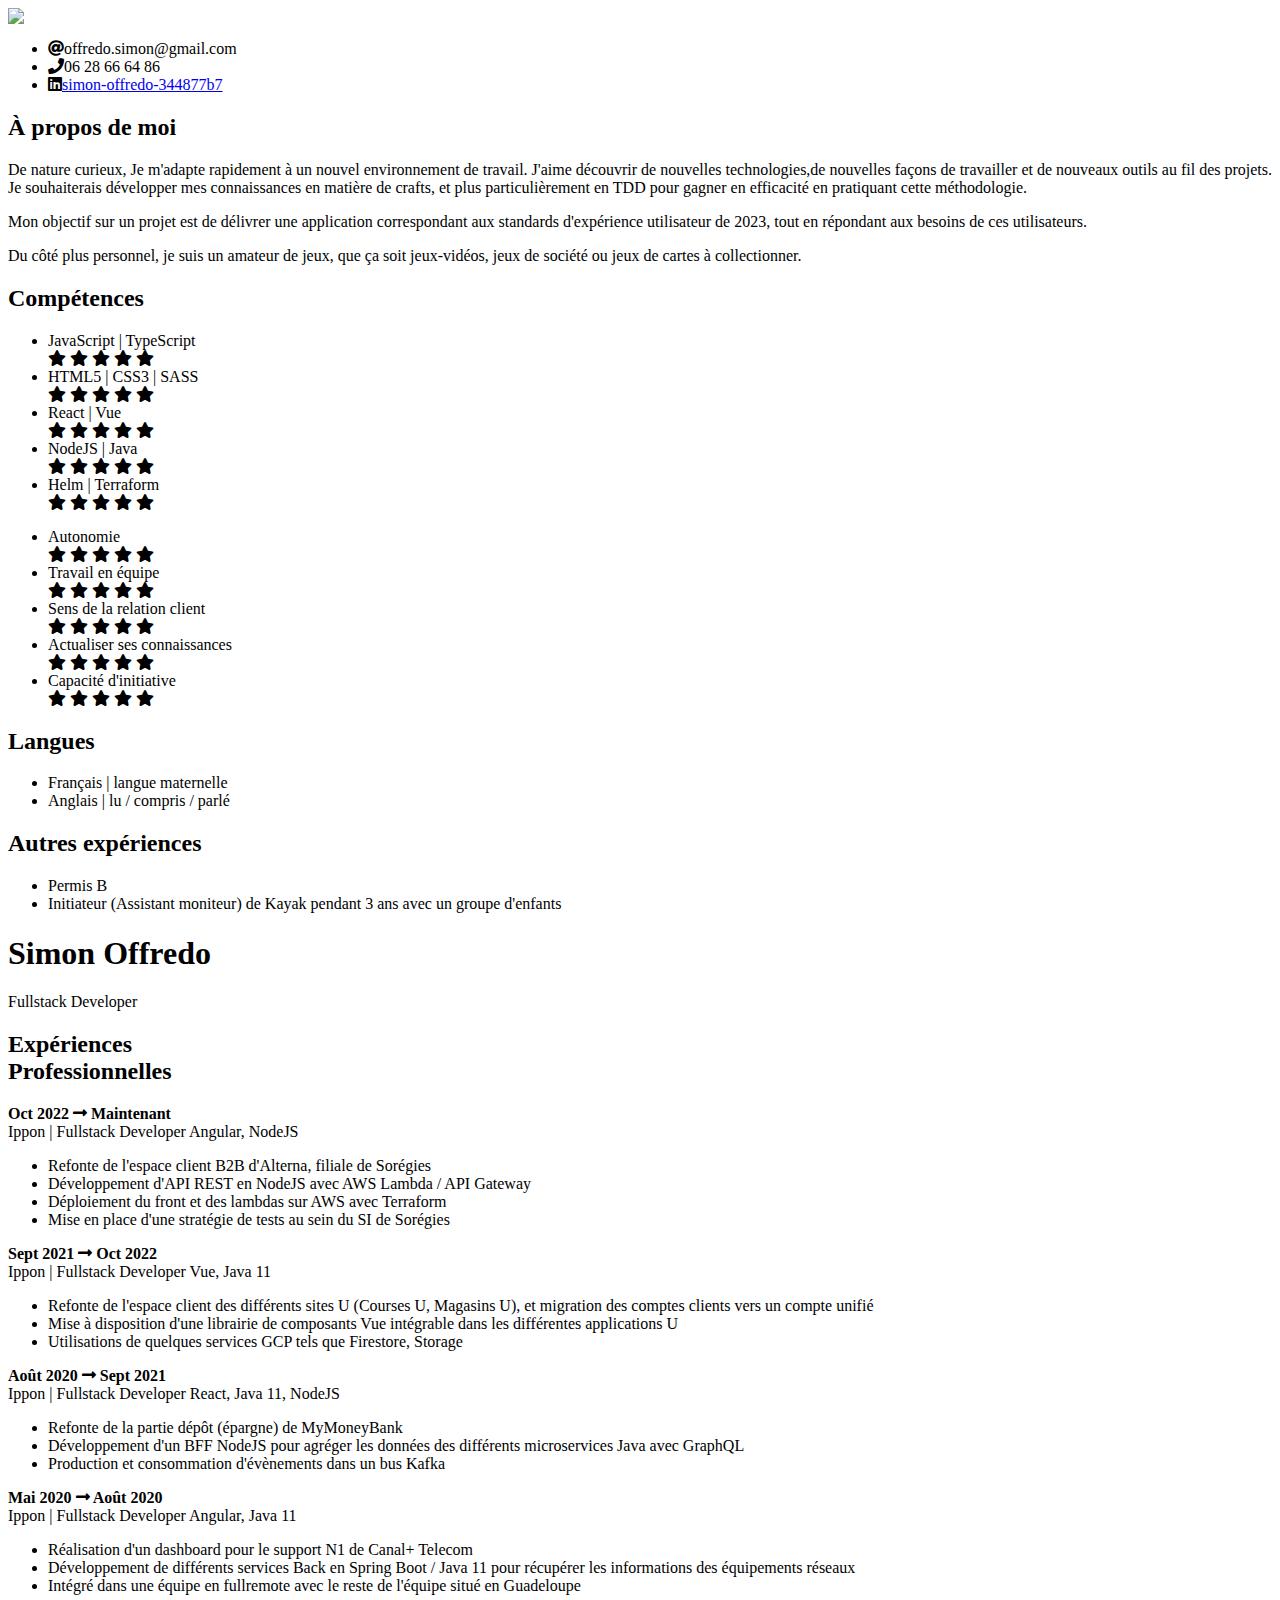
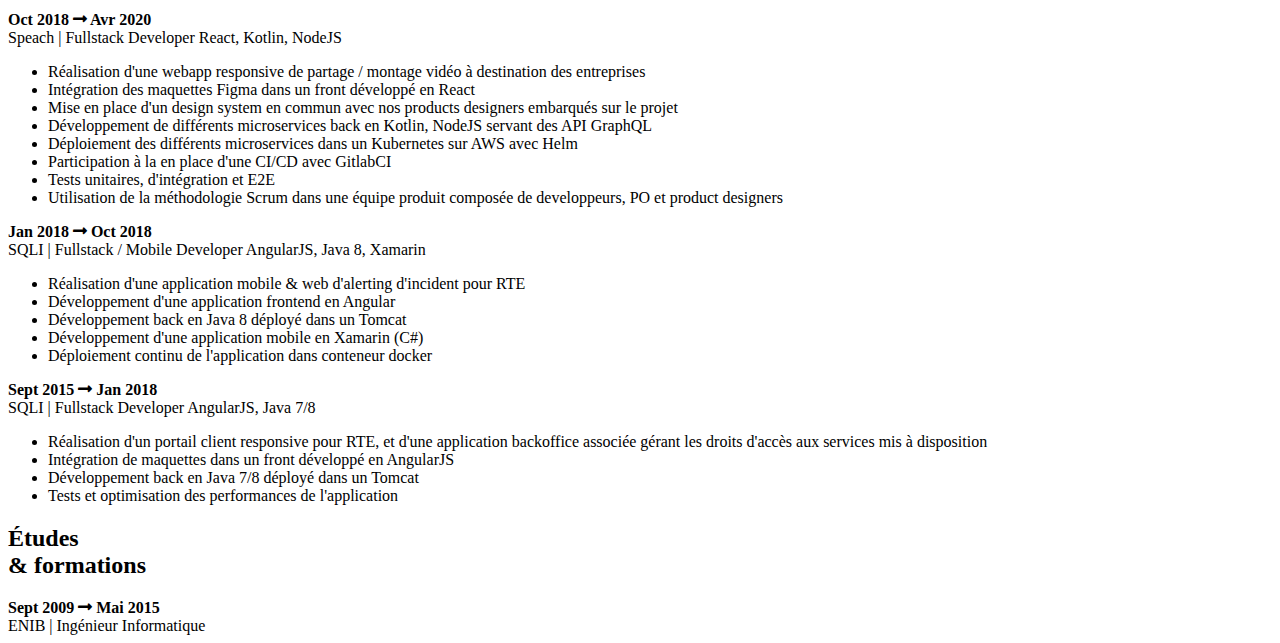
==== index.html @ b52791bb "soft skills" ====
<head>
  <title>CV Simon OFFREDO</title>
  <link href='http://fonts.googleapis.com/css?family=Roboto' rel='stylesheet' type='text/css'>
  <link rel="stylesheet" href="https://maxcdn.bootstrapcdn.com/font-awesome/4.5.0/css/font-awesome.min.css">
  <link href="https://cdnjs.cloudflare.com/ajax/libs/font-awesome/5.15.4/css/all.min.css" rel="stylesheet">
  <link rel="stylesheet" href="index.css">
</head>

<body>
  <div class="cv-container">
    <div class="left-col">
      <div class="section">
        <img class="photo" src="assets/photo.jfif" />
        <ul class="infos">
          <li><i class="icon fas fa-at color-brown"></i>offredo.simon@gmail.com</li>
          <li><i class="icon fas fa-phone color-brown"></i>06 28 66 64 86</li>
          <li><i class="icon fab fa-linkedin color-brown"></i><a class="color-light-green"
              href="https://www.linkedin.com/in/simon-offredo-344877b7/">simon-offredo-344877b7</a></li>
        </ul>
      </div>
      <div class="section">
        <h2>À propos de moi</h2>
        <p>
          De nature curieux, Je m'adapte rapidement à un nouvel environnement de travail. J'aime découvrir de nouvelles
          technologies,de nouvelles façons de travailler et de nouveaux outils au fil des projets. Je souhaiterais
          développer mes connaissances en matière de crafts, et plus particulièrement en TDD pour gagner en efficacité
          en pratiquant cette méthodologie.
        </p>
        <p>
          Mon objectif sur un projet est de délivrer une application correspondant aux standards d'expérience
          utilisateur
          de 2023, tout en répondant aux besoins de ces utilisateurs.
        </p>
        <p>
          Du côté plus personnel, je suis un amateur de jeux, que ça soit jeux-vidéos, jeux de société ou jeux de cartes
          à collectionner.
        </p>
      </div>
      <div class="section">
        <h2>Compétences</h2>
        <ul class="skills">
          <li>
            <span>JavaScript | TypeScript</span>
            <div class="stars">
              <i class="fa fa-star color-brown"></i>
              <i class="fa fa-star color-brown"></i>
              <i class="fa fa-star color-brown"></i>
              <i class="fa fa-star color-brown"></i>
              <i class="fa fa-star color-brown"></i>
            </div>
          </li>
          <li>
            <span>HTML5 | CSS3 | SASS</span>
            <div class="stars">
              <i class="fa fa-star color-brown"></i>
              <i class="fa fa-star color-brown"></i>
              <i class="fa fa-star color-brown"></i>
              <i class="fa fa-star color-brown"></i>
              <i class="fa fa-star"></i>
            </div>
          </li>
          <li>
            <span>React | Vue</span>
            <div class="stars">
              <i class="fa fa-star color-brown"></i>
              <i class="fa fa-star color-brown"></i>
              <i class="fa fa-star color-brown"></i>
              <i class="fa fa-star color-brown"></i>
              <i class="fa fa-star"></i>
            </div>
          </li>
          <li>
            <span>NodeJS | Java</span>
            <div class="stars">
              <i class="fa fa-star color-brown"></i>
              <i class="fa fa-star color-brown"></i>
              <i class="fa fa-star color-brown"></i>
              <i class="fa fa-star color-brown"></i>
              <i class="fa fa-star"></i>
            </div>
          </li>
          <li>
            <span>Helm | Terraform</span>
            <div class="stars">
              <i class="fa fa-star color-brown"></i>
              <i class="fa fa-star color-brown"></i>
              <i class="fa fa-star"></i>
              <i class="fa fa-star"></i>
              <i class="fa fa-star"></i>
            </div>
          </li>
        </ul>
        <ul class="skills">
          <li>
            <span>Autonomie</span>
            <div class="stars">
              <i class="fa fa-star color-brown"></i>
              <i class="fa fa-star color-brown"></i>
              <i class="fa fa-star color-brown"></i>
              <i class="fa fa-star color-brown"></i>
              <i class="fa fa-star color-brown"></i>
            </div>
          </li>
          <li>
            <span>Travail en équipe</span>
            <div class="stars">
              <i class="fa fa-star color-brown"></i>
              <i class="fa fa-star color-brown"></i>
              <i class="fa fa-star color-brown"></i>
              <i class="fa fa-star color-brown"></i>
              <i class="fa fa-star color-brown"></i>
            </div>
          </li>
          <li>
            <span>Sens de la relation client</span>
            <div class="stars">
              <i class="fa fa-star color-brown"></i>
              <i class="fa fa-star color-brown"></i>
              <i class="fa fa-star color-brown"></i>
              <i class="fa fa-star color-brown"></i>
              <i class="fa fa-star"></i>
            </div>
          </li>
          <li>
            <span>Actualiser ses connaissances</span>
            <div class="stars">
              <i class="fa fa-star color-brown"></i>
              <i class="fa fa-star color-brown"></i>
              <i class="fa fa-star color-brown"></i>
              <i class="fa fa-star"></i>
              <i class="fa fa-star"></i>
            </div>
          </li>
          <li>
            <span>Capacité d'initiative</span>
            <div class="stars">
              <i class="fa fa-star color-brown"></i>
              <i class="fa fa-star color-brown"></i>
              <i class="fa fa-star color-brown"></i>
              <i class="fa fa-star"></i>
              <i class="fa fa-star"></i>
            </div>
          </li>
        </ul>
      </div>
      <div class="section">
        <h2>Langues</h2>
        <ul>
          <li>Français | langue maternelle</li>
          <li>Anglais | lu / compris / parlé</li>
        </ul>
      </div>
      <div class="section">
        <h2>Autres expériences</h2>
        <ul>
          <li>Permis B</li>
          <li>Initiateur (Assistant moniteur) de Kayak pendant 3 ans avec un groupe d'enfants</li>
        </ul>
      </div>
    </div>
    <div class="right-col">
      <div class="header">
        <h1>Simon <span class="color-green text-uppercase">Offredo</span></h1>
        <p>Fullstack Developer</p>
      </div>
      <div class="content">
        <div class="section">
          <h2>Expériences<br /><span class="color-green">Professionnelles</span></h2>
          <div class="subsection">
            <p>
              <strong>Oct 2022 <i class="fas fa-long-arrow-alt-right color-brown"></i> Maintenant</strong><br />
              Ippon | Fullstack Developer Angular, NodeJS
            </p>
            <ul class="experience-description">
              <li>Refonte de l'espace client B2B d'Alterna, filiale de Sorégies</li>
              <li>Développement d'API REST en NodeJS avec AWS Lambda / API Gateway</li>
              <li>Déploiement du front et des lambdas sur AWS avec Terraform</li>
              <li>Mise en place d'une stratégie de tests au sein du SI de Sorégies</li>
            </ul>
          </div>
          <div class="subsection">
            <p>
              <strong>Sept 2021 <i class="fas fa-long-arrow-alt-right color-brown"></i> Oct 2022</strong><br />
              Ippon | Fullstack Developer Vue, Java 11
            </p>
            <ul class="experience-description">
              <li>Refonte de l'espace client des différents sites U (Courses U, Magasins U), et migration des comptes
                clients vers un compte unifié</li>
              <li>Mise à disposition d'une librairie de composants Vue intégrable dans les différentes applications U
              </li>
              <li>Utilisations de quelques services GCP tels que Firestore, Storage</li>
            </ul>
          </div>
          <div class="subsection">
            <p>
              <strong>Août 2020 <i class="fas fa-long-arrow-alt-right color-brown"></i> Sept 2021</strong><br />
              Ippon | Fullstack Developer React, Java 11, NodeJS
            </p>
            <ul class="experience-description">
              <li>Refonte de la partie dépôt (épargne) de MyMoneyBank</li>
              <li>Développement d'un BFF NodeJS pour agréger les données des différents microservices Java avec GraphQL
              </li>
              <li>Production et consommation d'évènements dans un bus Kafka</li>
            </ul>
          </div>
          <div class="subsection">
            <p>
              <strong>Mai 2020 <i class="fas fa-long-arrow-alt-right color-brown"></i> Août 2020</strong><br />
              Ippon | Fullstack Developer Angular, Java 11
            </p>
            <ul class="experience-description">
              <li>Réalisation d'un dashboard pour le support N1 de Canal+ Telecom</li>
              <li>Développement de différents services Back en Spring Boot / Java 11 pour récupérer les informations des
                équipements réseaux</li>
              <li>Intégré dans une équipe en fullremote avec le reste de l'équipe situé en Guadeloupe</li>
            </ul>
          </div>
          <div class="subsection">
            <p>
              <strong>Oct 2018 <i class="fas fa-long-arrow-alt-right color-brown"></i> Avr 2020</strong><br />
              Speach | Fullstack Developer React, Kotlin, NodeJS
            </p>
            <ul class="experience-description">
              <li>Réalisation d'une webapp responsive de partage / montage vidéo à destination des entreprises</li>
              <li>Intégration des maquettes Figma dans un front développé en React</li>
              <li>Mise en place d'un design system en commun avec nos products designers embarqués sur le projet</li>
              <li>Développement de différents microservices back en Kotlin, NodeJS servant des API GraphQL</li>
              <li>Déploiement des différents microservices dans un Kubernetes sur AWS avec Helm</li>
              <li>Participation à la en place d'une CI/CD avec GitlabCI</li>
              <li>Tests unitaires, d'intégration et E2E</li>
              <li>Utilisation de la méthodologie Scrum dans une équipe produit composée de developpeurs, PO et product
                designers</li>
            </ul>
          </div>
          <div class="subsection">
            <p>
              <strong>Jan 2018 <i class="fas fa-long-arrow-alt-right color-brown"></i> Oct 2018</strong><br />
              SQLI | Fullstack / Mobile Developer AngularJS, Java 8, Xamarin
            </p>
            <ul class="experience-description">
              <li>Réalisation d'une application mobile & web d'alerting d'incident pour RTE</li>
              <li>Développement d'une application frontend en Angular</li>
              <li>Développement back en Java 8 déployé dans un Tomcat</li>
              <li>Développement d'une application mobile en Xamarin (C#)</li>
              <li>Déploiement continu de l'application dans conteneur docker</li>
            </ul>
          </div>
          <div class="subsection">
            <p>
              <strong>Sept 2015 <i class="fas fa-long-arrow-alt-right color-brown"></i> Jan 2018</strong><br />
              SQLI | Fullstack Developer AngularJS, Java 7/8
            </p>
            <ul class="experience-description">
              <li>Réalisation d'un portail client responsive pour RTE, et d'une application backoffice associée gérant
                les droits d'accès aux services mis à disposition</li>
              <li>Intégration de maquettes dans un front développé en AngularJS</li>
              <li>Développement back en Java 7/8 déployé dans un Tomcat</li>
              <li>Tests et optimisation des performances de l'application</li>
            </ul>
          </div>
        </div>
        <div class="section">
          <h2>Études<br /><span class="color-green">& formations</span></h2>
          <div class="subsection">
            <strong>Sept 2009 <i class="fas fa-long-arrow-alt-right color-brown"></i> Mai 2015</strong><br />
            ENIB | Ingénieur Informatique
          </div>
        </div>
      </div>
    </div>
  </div>
</body>
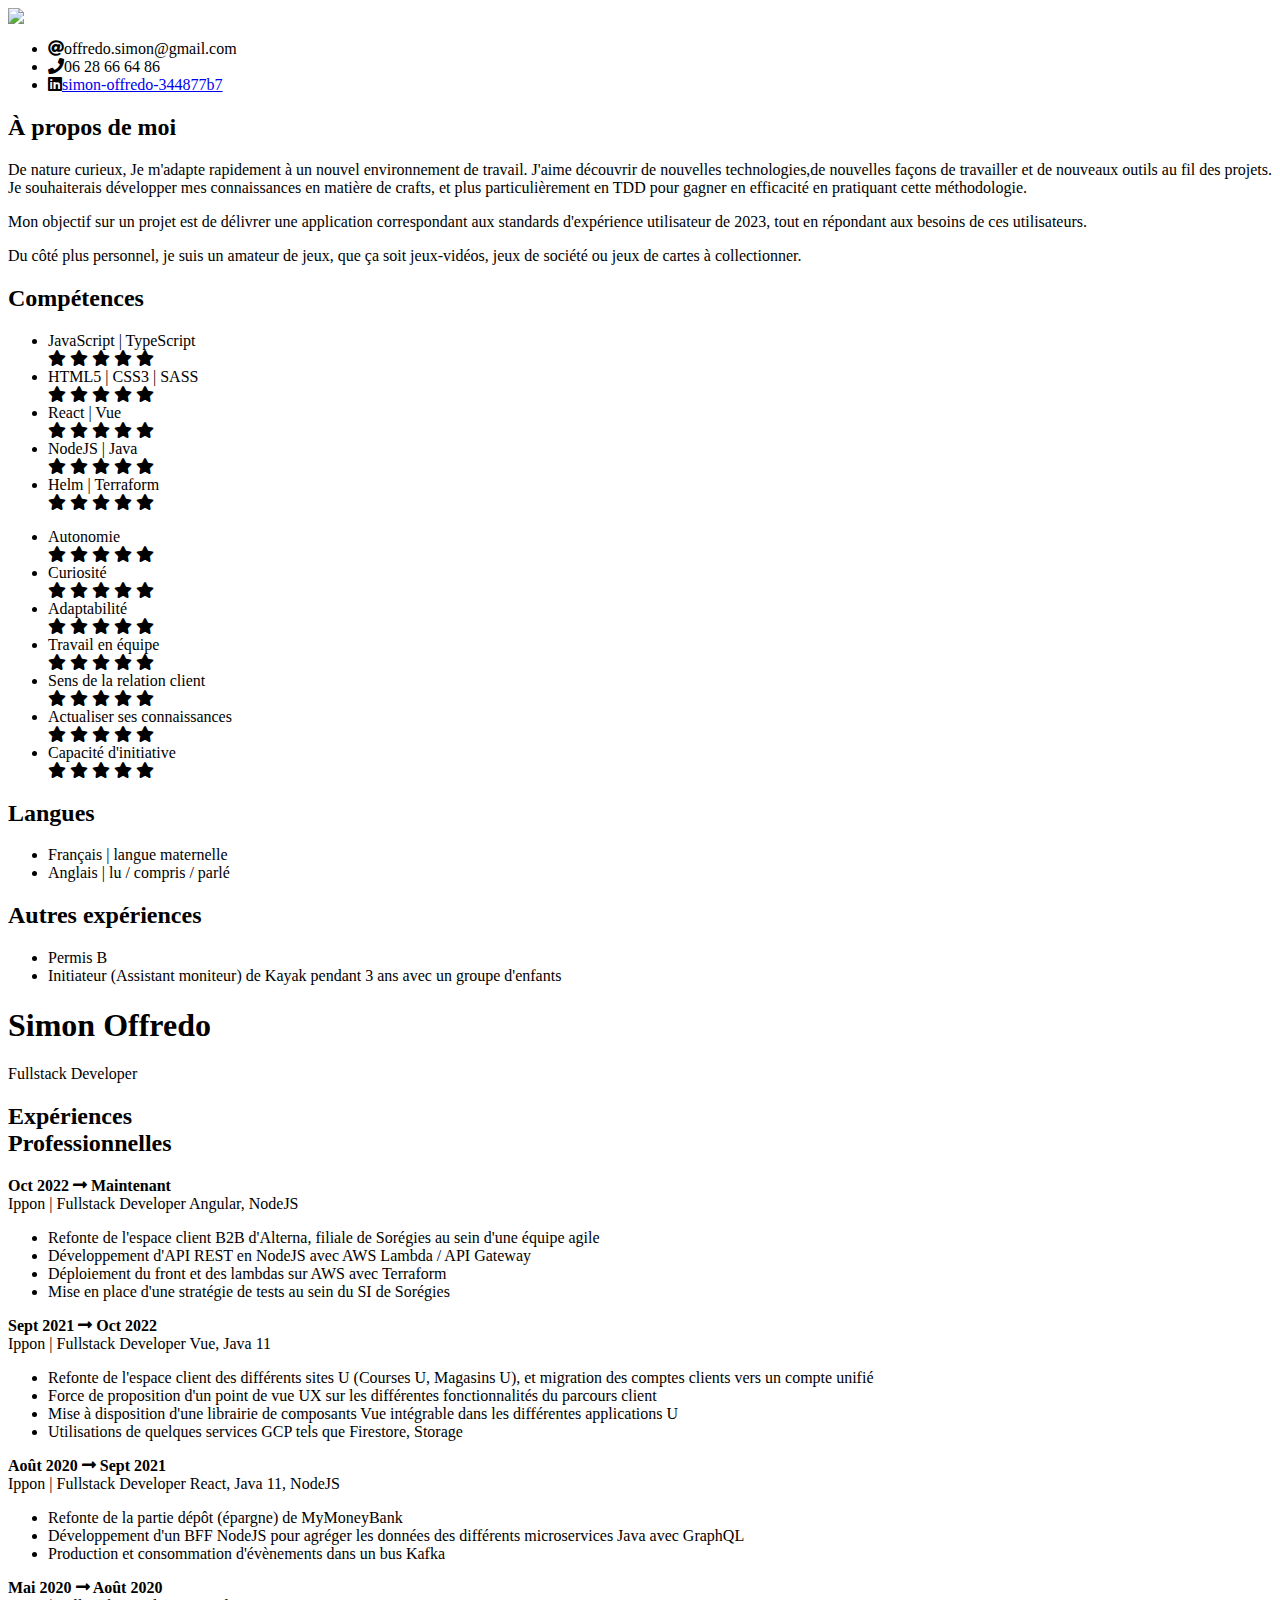
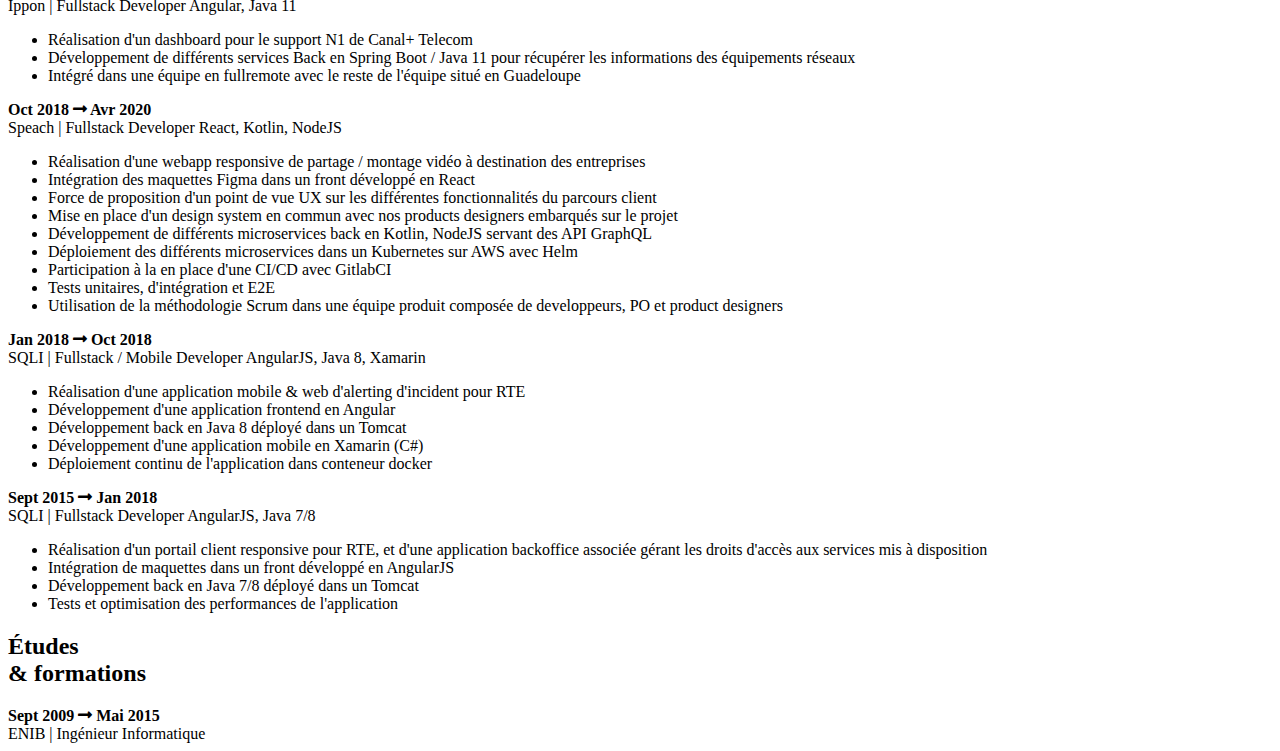
==== commit fe5c58c4: "Updated soft skills" ====
--- a/index.html
+++ b/index.html
@@ -102,13 +102,33 @@
             </div>
           </li>
           <li>
+            <span>Curiosité</span>
+            <div class="stars">
+              <i class="fa fa-star color-brown"></i>
+              <i class="fa fa-star color-brown"></i>
+              <i class="fa fa-star color-brown"></i>
+              <i class="fa fa-star color-brown"></i>
+              <i class="fa fa-star color-brown"></i>
+            </div>
+          </li>
+          <li>
+            <span>Adaptabilité</span>
+            <div class="stars">
+              <i class="fa fa-star color-brown"></i>
+              <i class="fa fa-star color-brown"></i>
+              <i class="fa fa-star color-brown"></i>
+              <i class="fa fa-star color-brown"></i>
+              <i class="fa fa-star color-brown"></i>
+            </div>
+          </li>
+          <li>
             <span>Travail en équipe</span>
             <div class="stars">
               <i class="fa fa-star color-brown"></i>
               <i class="fa fa-star color-brown"></i>
               <i class="fa fa-star color-brown"></i>
               <i class="fa fa-star color-brown"></i>
-              <i class="fa fa-star color-brown"></i>
+              <i class="fa fa-star"></i>
             </div>
           </li>
           <li>
@@ -172,7 +192,7 @@
               Ippon | Fullstack Developer Angular, NodeJS
             </p>
             <ul class="experience-description">
-              <li>Refonte de l'espace client B2B d'Alterna, filiale de Sorégies</li>
+              <li>Refonte de l'espace client B2B d'Alterna, filiale de Sorégies au sein d'une équipe agile</li>
               <li>Développement d'API REST en NodeJS avec AWS Lambda / API Gateway</li>
               <li>Déploiement du front et des lambdas sur AWS avec Terraform</li>
               <li>Mise en place d'une stratégie de tests au sein du SI de Sorégies</li>
@@ -186,6 +206,7 @@
             <ul class="experience-description">
               <li>Refonte de l'espace client des différents sites U (Courses U, Magasins U), et migration des comptes
                 clients vers un compte unifié</li>
+              <li>Force de proposition d'un point de vue UX sur les différentes fonctionnalités du parcours client</li>
               <li>Mise à disposition d'une librairie de composants Vue intégrable dans les différentes applications U
               </li>
               <li>Utilisations de quelques services GCP tels que Firestore, Storage</li>
@@ -223,6 +244,7 @@
             <ul class="experience-description">
               <li>Réalisation d'une webapp responsive de partage / montage vidéo à destination des entreprises</li>
               <li>Intégration des maquettes Figma dans un front développé en React</li>
+              <li>Force de proposition d'un point de vue UX sur les différentes fonctionnalités du parcours client</li>
               <li>Mise en place d'un design system en commun avec nos products designers embarqués sur le projet</li>
               <li>Développement de différents microservices back en Kotlin, NodeJS servant des API GraphQL</li>
               <li>Déploiement des différents microservices dans un Kubernetes sur AWS avec Helm</li>
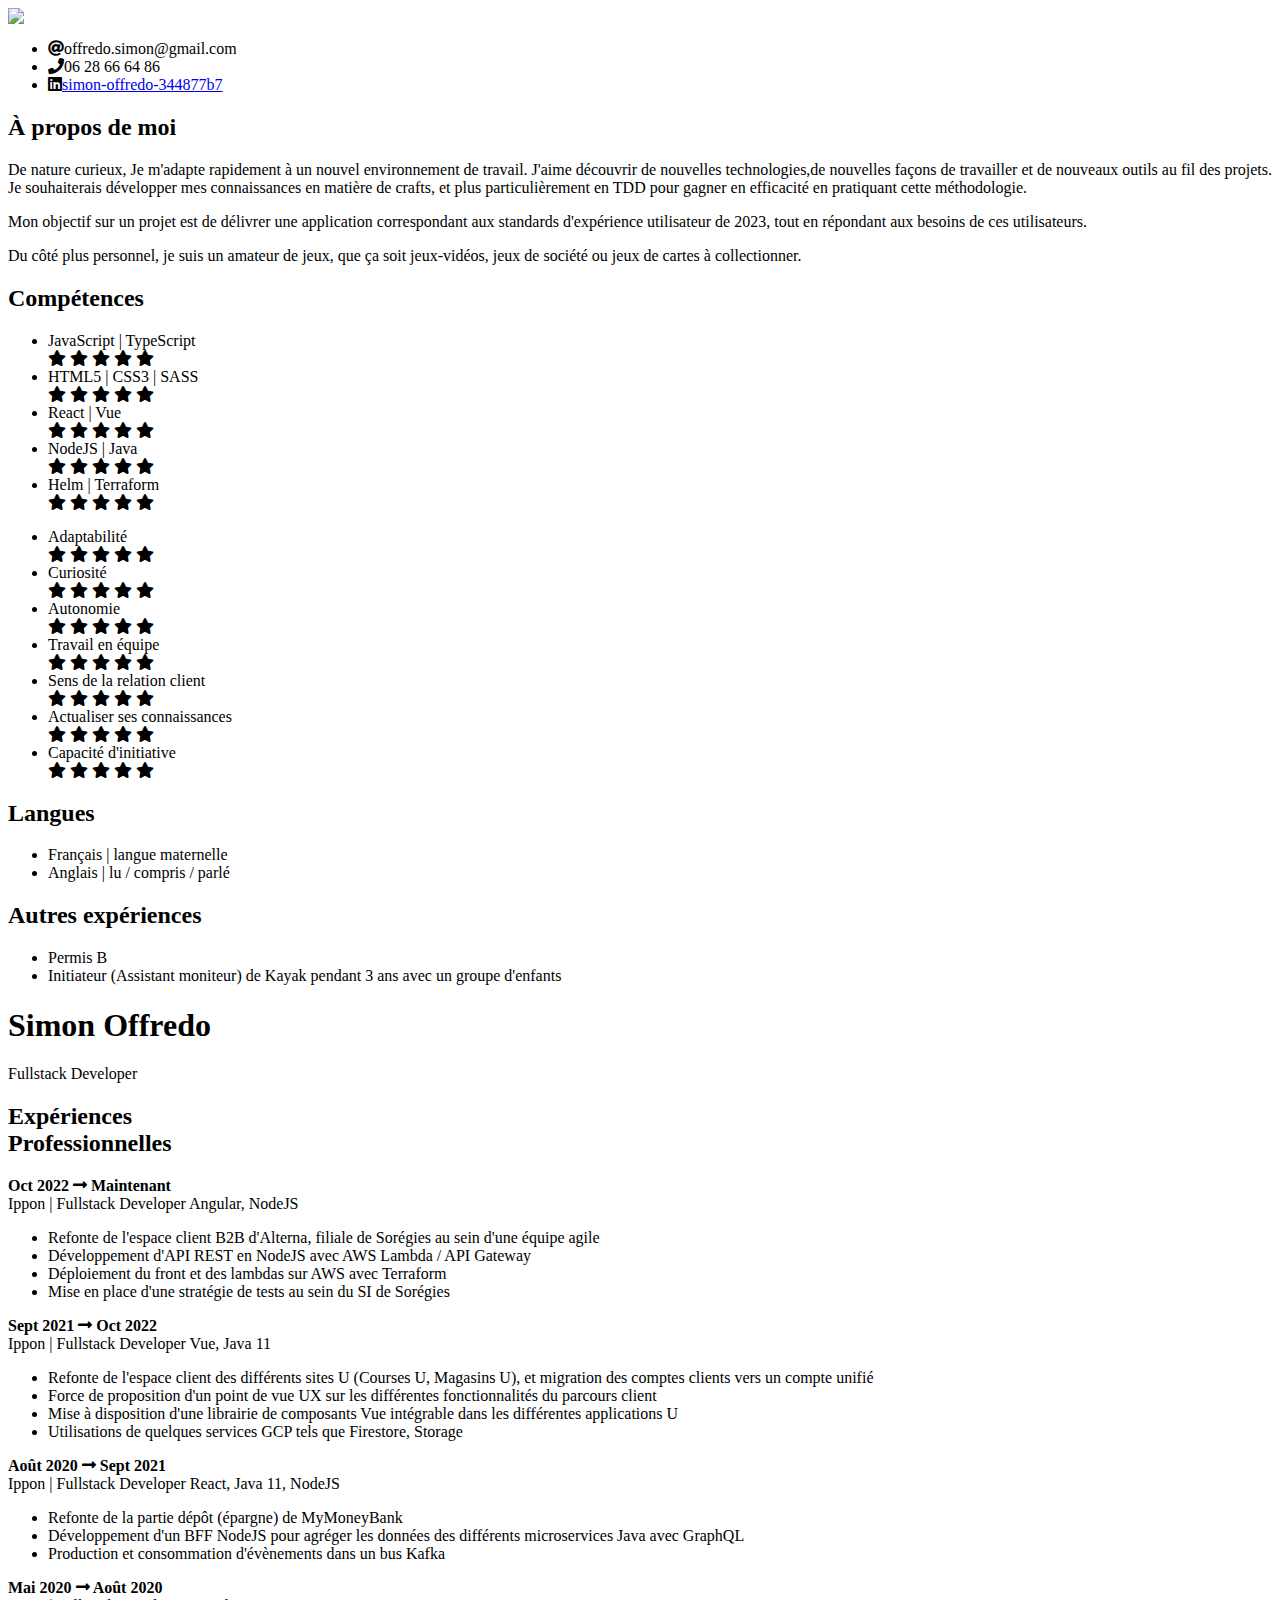
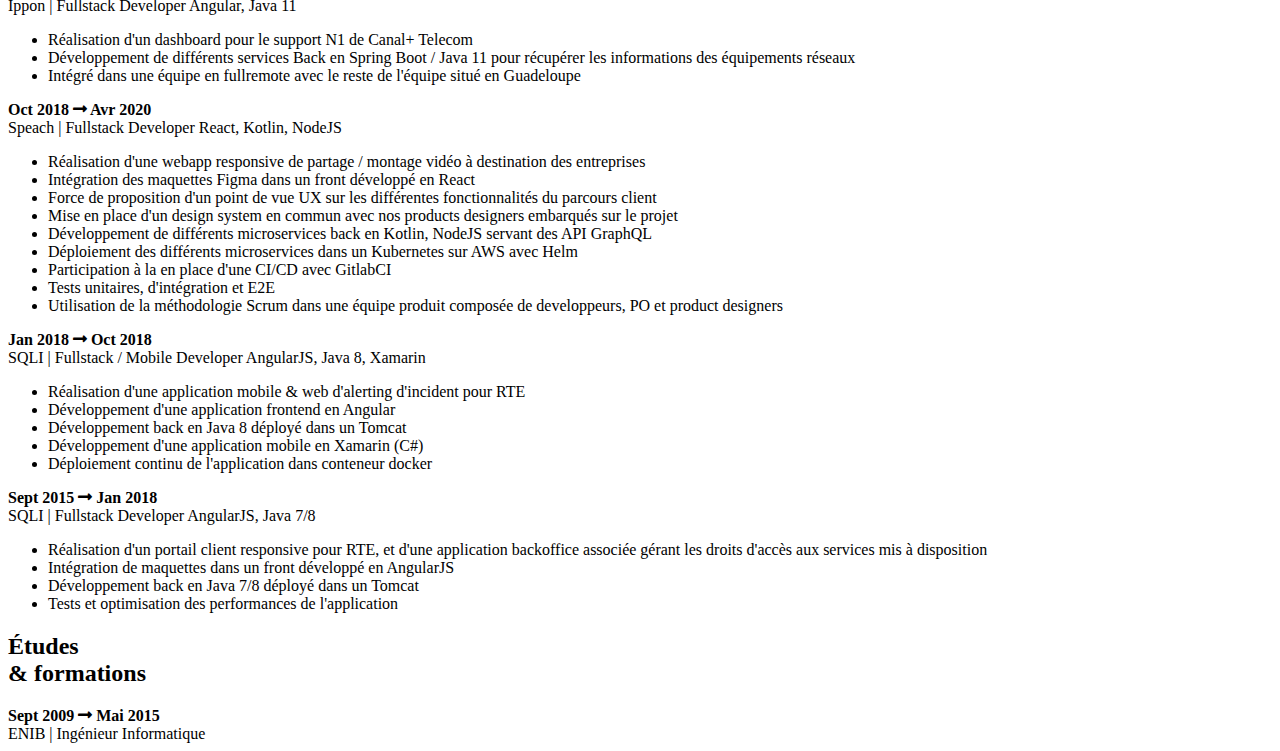
==== commit e3afca67: "updated stars" ====
--- a/index.html
+++ b/index.html
@@ -1,6 +1,6 @@
 <head>
   <title>CV Simon OFFREDO</title>
-  <link href='http://fonts.googleapis.com/css?family=Roboto' rel='stylesheet' type='text/css'>
+  <link href='https://fonts.googleapis.com/css?family=Roboto' rel='stylesheet' type='text/css'>
   <link rel="stylesheet" href="https://maxcdn.bootstrapcdn.com/font-awesome/4.5.0/css/font-awesome.min.css">
   <link href="https://cdnjs.cloudflare.com/ajax/libs/font-awesome/5.15.4/css/all.min.css" rel="stylesheet">
   <link rel="stylesheet" href="index.css">
@@ -75,7 +75,7 @@
               <i class="fa fa-star color-brown"></i>
               <i class="fa fa-star color-brown"></i>
               <i class="fa fa-star color-brown"></i>
-              <i class="fa fa-star color-brown"></i>
+              <i class="fa fa-star"></i>
               <i class="fa fa-star"></i>
             </div>
           </li>
@@ -92,33 +92,33 @@
         </ul>
         <ul class="skills">
           <li>
+            <span>Adaptabilité</span>
+            <div class="stars">
+              <i class="fa fa-star color-brown"></i>
+              <i class="fa fa-star color-brown"></i>
+              <i class="fa fa-star color-brown"></i>
+              <i class="fa fa-star color-brown"></i>
+              <i class="fa fa-star color-brown"></i>
+            </div>
+          </li>
+          <li>
+            <span>Curiosité</span>
+            <div class="stars">
+              <i class="fa fa-star color-brown"></i>
+              <i class="fa fa-star color-brown"></i>
+              <i class="fa fa-star color-brown"></i>
+              <i class="fa fa-star color-brown"></i>
+              <i class="fa fa-star color-brown"></i>
+            </div>
+          </li>
+          <li>
             <span>Autonomie</span>
             <div class="stars">
               <i class="fa fa-star color-brown"></i>
               <i class="fa fa-star color-brown"></i>
               <i class="fa fa-star color-brown"></i>
               <i class="fa fa-star color-brown"></i>
-              <i class="fa fa-star color-brown"></i>
-            </div>
-          </li>
-          <li>
-            <span>Curiosité</span>
-            <div class="stars">
-              <i class="fa fa-star color-brown"></i>
-              <i class="fa fa-star color-brown"></i>
-              <i class="fa fa-star color-brown"></i>
-              <i class="fa fa-star color-brown"></i>
-              <i class="fa fa-star color-brown"></i>
-            </div>
-          </li>
-          <li>
-            <span>Adaptabilité</span>
-            <div class="stars">
-              <i class="fa fa-star color-brown"></i>
-              <i class="fa fa-star color-brown"></i>
-              <i class="fa fa-star color-brown"></i>
-              <i class="fa fa-star color-brown"></i>
-              <i class="fa fa-star color-brown"></i>
+              <i class="fa fa-star"></i>
             </div>
           </li>
           <li>
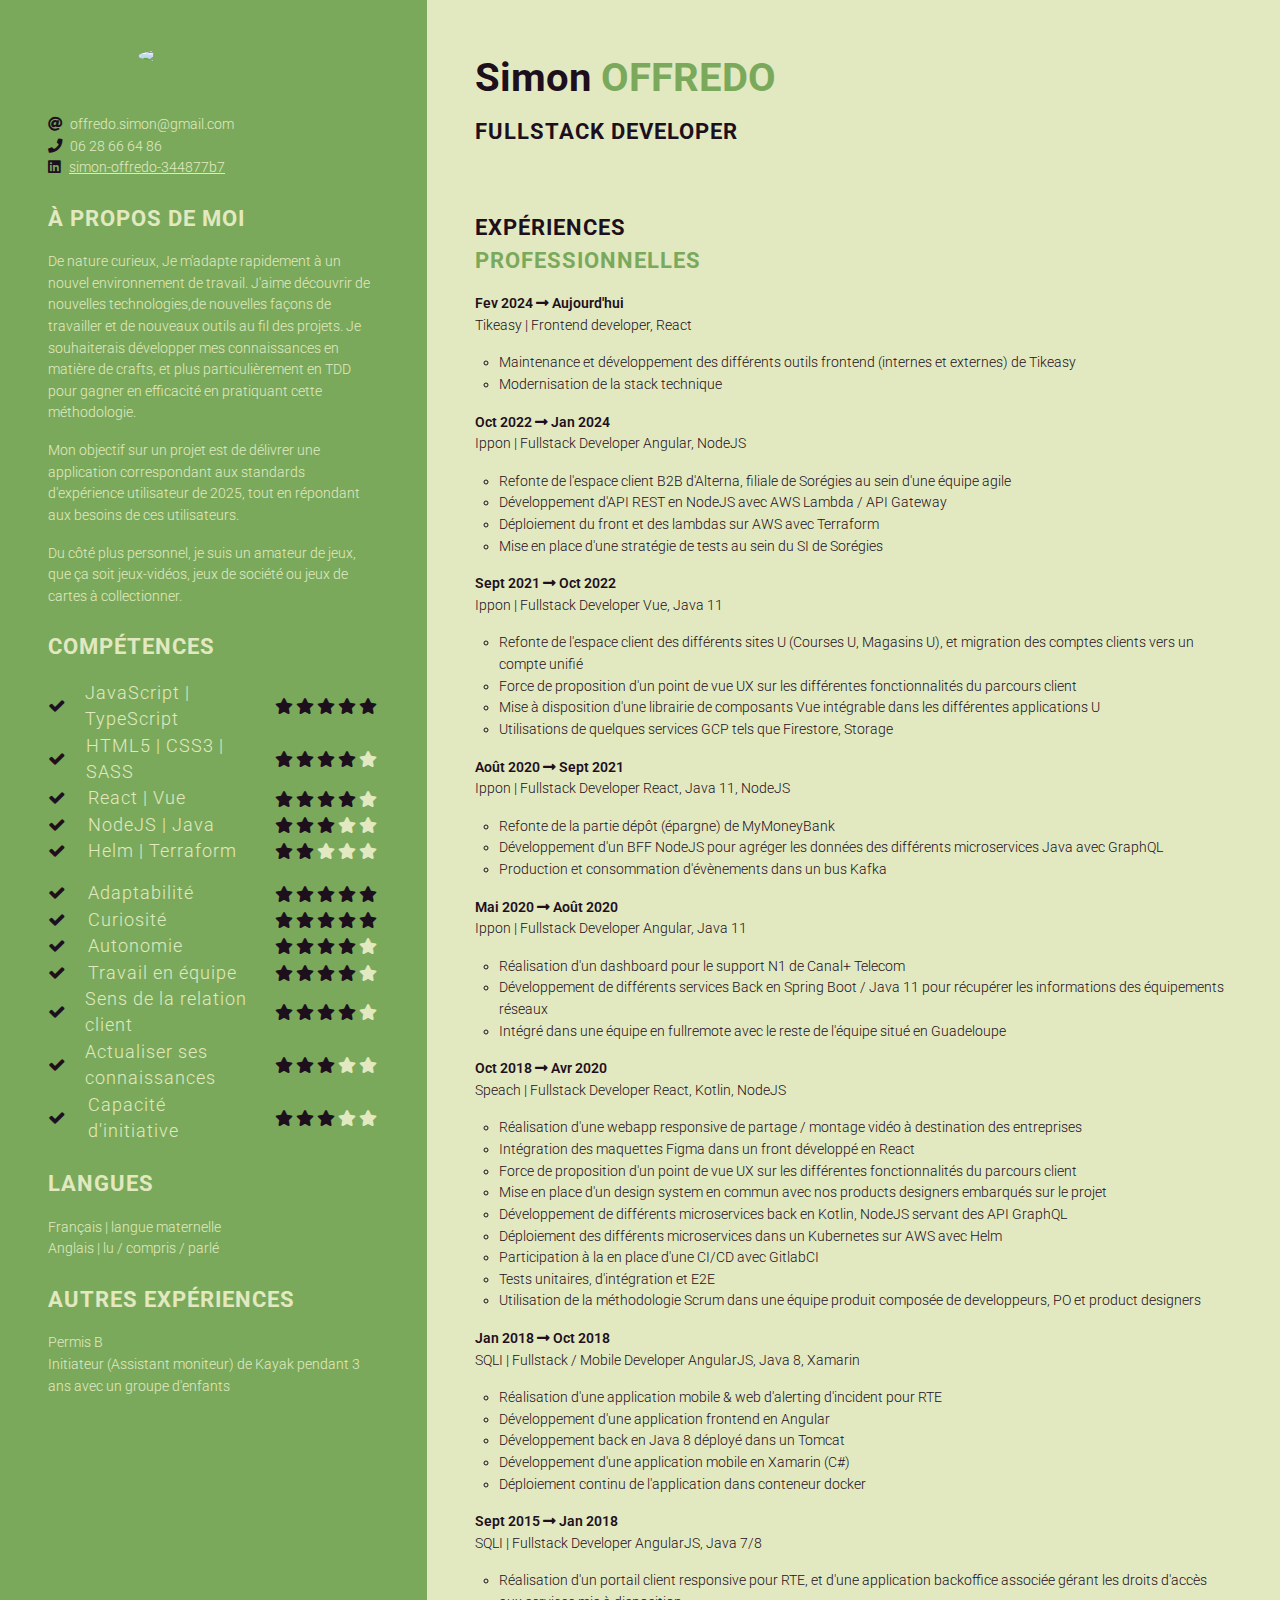
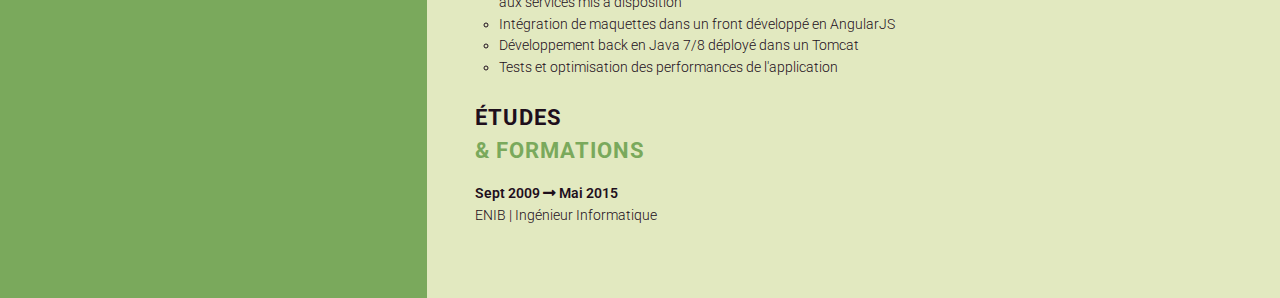
==== commit 63755573: "Updating CV" ====
--- a/index.html
+++ b/index.html
@@ -29,11 +29,11 @@
         <p>
           Mon objectif sur un projet est de délivrer une application correspondant aux standards d'expérience
           utilisateur
-          de 2023, tout en répondant aux besoins de ces utilisateurs.
+          de 2025, tout en répondant aux besoins de ces utilisateurs.
         </p>
         <p>
           Du côté plus personnel, je suis un amateur de jeux, que ça soit jeux-vidéos, jeux de société ou jeux de cartes
-          à collectionner.
+          à collectionner. 
         </p>
       </div>
       <div class="section">
@@ -181,14 +181,24 @@
     <div class="right-col">
       <div class="header">
         <h1>Simon <span class="color-green text-uppercase">Offredo</span></h1>
-        <p>Fullstack Developer</p>
+        <h2>Fullstack Developer</h2>
       </div>
       <div class="content">
         <div class="section">
           <h2>Expériences<br /><span class="color-green">Professionnelles</span></h2>
           <div class="subsection">
             <p>
-              <strong>Oct 2022 <i class="fas fa-long-arrow-alt-right color-brown"></i> Maintenant</strong><br />
+              <strong>Fev 2024 <i class="fas fa-long-arrow-alt-right color-brown"></i> Aujourd'hui</strong><br />
+              Tikeasy | Frontend developer, React
+            </p>
+            <ul class="experience-description">
+              <li>Maintenance et développement des différents outils frontend (internes et externes) de Tikeasy</li>
+              <li>Modernisation de la stack technique</li>
+            </ul>
+          </div>
+          <div class="subsection">
+            <p>
+              <strong>Oct 2022 <i class="fas fa-long-arrow-alt-right color-brown"></i> Jan 2024</strong><br />
               Ippon | Fullstack Developer Angular, NodeJS
             </p>
             <ul class="experience-description">
--- a/index.css
+++ b/index.css
@@ -0,0 +1,145 @@
+* {
+  margin: 0;
+  box-sizing: border-box;
+}
+
+body {
+  font-family: Roboto;
+  font-weight: 300;
+  font-size: 0.9rem;
+  line-height: 1.5;
+}
+
+h1 {
+  margin: 0 0 1rem;
+  font-size: 2.5rem;
+  margin-bottom: .5rem;
+}
+
+h2 {
+  margin: 0 0 1rem;
+  letter-spacing: 1px;
+  text-transform: uppercase;
+}
+
+p {
+  margin-bottom: 1rem;
+}
+
+ul {
+  --icon-space: 1.3em;
+  list-style: none;
+  padding: 0;
+}
+
+strong {
+  font-weight: 600;
+}
+
+.cv-container {
+  display: grid;
+  grid-template-columns: 1fr 1fr 1fr;
+  grid-template-areas: "left-column right-column right-column";
+}
+
+.icon {
+  margin-right: .5rem;
+}
+
+.section {
+  margin-bottom: 1.5rem;
+}
+
+.subsection {
+  margin-bottom: 1rem;
+}
+
+.left-col {
+  grid-area: left-column;
+  padding: 3rem;
+  background-color: #7AA95C;
+  color: #E2E9C0;
+}
+
+.photo {
+  border-radius: 50%;
+  max-width: 150px;
+  margin: auto;
+  display: block;
+  margin-bottom: 50px;
+}
+
+.skills {
+  width: fit-content;
+  font-size: 1.1rem;
+  letter-spacing: 1px;
+  margin: 0 0 1rem;
+}
+
+.skills li {
+  display: flex;
+  gap: 1rem;
+  align-items: center;
+}
+
+.skills li:before {
+  content: "\f00c";
+  font-family: FontAwesome;
+  color: #1E0F1C;
+  display: inline-block;
+  margin-right: 0.1rem;
+  width: var(--icon-space);
+}
+
+.stars {
+  display: inline-flex;
+  margin-left: auto;
+  font-size: 1rem;
+}
+
+.fa-star {
+  color: #E2E9C0;
+  padding: 0.0625rem;
+}
+
+.right-col {
+  grid-area: right-column;
+  display: grid;
+  grid-template-areas: "header" "content";
+  background-color: #E2E9C0;
+  color: #1E0F1C;
+}
+
+.header {
+  grid-area: header;
+  padding: 3rem;
+  display: flex;
+  flex-direction: column;
+  justify-content: center;
+}
+
+.content {
+  grid-area: content;
+  padding: 0 3rem 3rem 3rem;
+}
+
+.experience-description {
+  padding-left: 1.5rem;
+  list-style-type: circle;
+}
+
+.color-light-green {
+  color: #E2E9C0;
+}
+
+.color-green {
+  color: #7AA95C;
+}
+
+.color-brown {
+  color: #1E0F1C;
+}
+
+.text-uppercase {
+  text-transform: uppercase;
+}